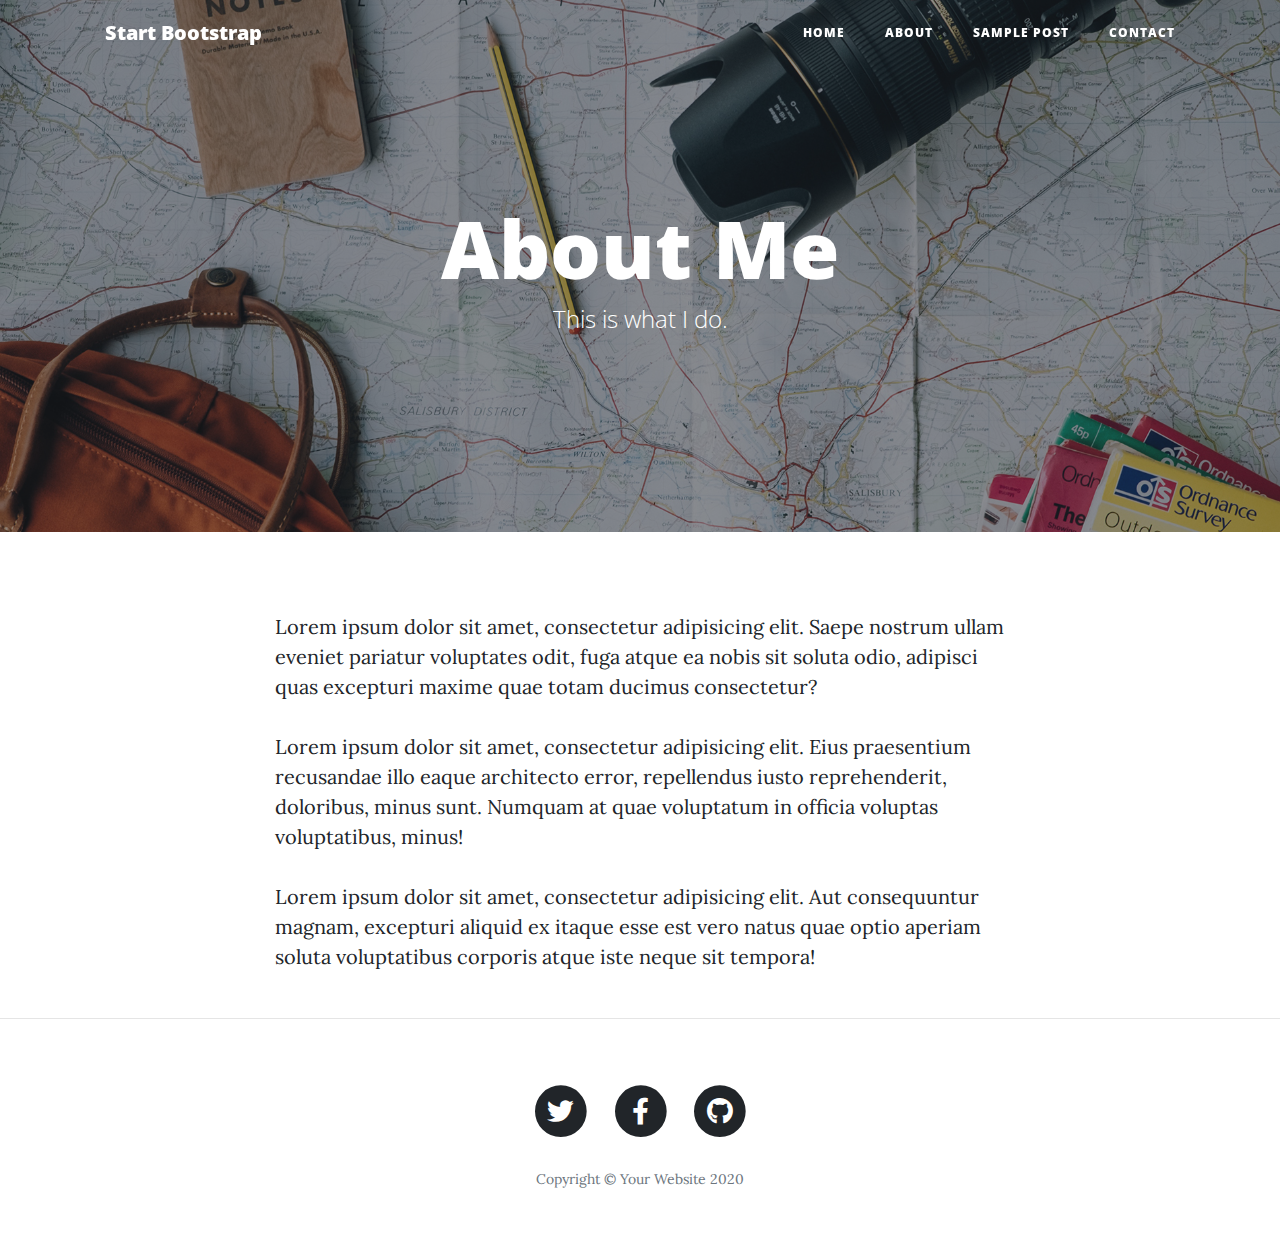
==== about.html @ cafd6b95 "upload file" ====
<!DOCTYPE html>
<html lang="en">

<head>

  <meta charset="utf-8">
  <meta name="viewport" content="width=device-width, initial-scale=1, shrink-to-fit=no">
  <meta name="description" content="">
  <meta name="author" content="">

  <title>Clean Blog - Start Bootstrap Theme</title>

  <!-- Bootstrap core CSS -->
  <link href="vendor/bootstrap/css/bootstrap.min.css" rel="stylesheet">

  <!-- Custom fonts for this template -->
  <link href="vendor/fontawesome-free/css/all.min.css" rel="stylesheet" type="text/css">
  <link href='https://fonts.googleapis.com/css?family=Lora:400,700,400italic,700italic' rel='stylesheet' type='text/css'>
  <link href='https://fonts.googleapis.com/css?family=Open+Sans:300italic,400italic,600italic,700italic,800italic,400,300,600,700,800' rel='stylesheet' type='text/css'>

  <!-- Custom styles for this template -->
  <link href="css/clean-blog.min.css" rel="stylesheet">

</head>

<body>

  <!-- Navigation -->
  <nav class="navbar navbar-expand-lg navbar-light fixed-top" id="mainNav">
    <div class="container">
      <a class="navbar-brand" href="index.html">Start Bootstrap</a>
      <button class="navbar-toggler navbar-toggler-right" type="button" data-toggle="collapse" data-target="#navbarResponsive" aria-controls="navbarResponsive" aria-expanded="false" aria-label="Toggle navigation">
        Menu
        <i class="fas fa-bars"></i>
      </button>
      <div class="collapse navbar-collapse" id="navbarResponsive">
        <ul class="navbar-nav ml-auto">
          <li class="nav-item">
            <a class="nav-link" href="index.html">Home</a>
          </li>
          <li class="nav-item">
            <a class="nav-link" href="about.html">About</a>
          </li>
          <li class="nav-item">
            <a class="nav-link" href="post.html">Sample Post</a>
          </li>
          <li class="nav-item">
            <a class="nav-link" href="contact.html">Contact</a>
          </li>
        </ul>
      </div>
    </div>
  </nav>

  <!-- Page Header -->
  <header class="masthead" style="background-image: url('img/about-bg.jpg')">
    <div class="overlay"></div>
    <div class="container">
      <div class="row">
        <div class="col-lg-8 col-md-10 mx-auto">
          <div class="page-heading">
            <h1>About Me</h1>
            <span class="subheading">This is what I do.</span>
          </div>
        </div>
      </div>
    </div>
  </header>

  <!-- Main Content -->
  <div class="container">
    <div class="row">
      <div class="col-lg-8 col-md-10 mx-auto">
        <p>Lorem ipsum dolor sit amet, consectetur adipisicing elit. Saepe nostrum ullam eveniet pariatur voluptates odit, fuga atque ea nobis sit soluta odio, adipisci quas excepturi maxime quae totam ducimus consectetur?</p>
        <p>Lorem ipsum dolor sit amet, consectetur adipisicing elit. Eius praesentium recusandae illo eaque architecto error, repellendus iusto reprehenderit, doloribus, minus sunt. Numquam at quae voluptatum in officia voluptas voluptatibus, minus!</p>
        <p>Lorem ipsum dolor sit amet, consectetur adipisicing elit. Aut consequuntur magnam, excepturi aliquid ex itaque esse est vero natus quae optio aperiam soluta voluptatibus corporis atque iste neque sit tempora!</p>
      </div>
    </div>
  </div>

  <hr>

  <!-- Footer -->
  <footer>
    <div class="container">
      <div class="row">
        <div class="col-lg-8 col-md-10 mx-auto">
          <ul class="list-inline text-center">
            <li class="list-inline-item">
              <a href="#">
                <span class="fa-stack fa-lg">
                  <i class="fas fa-circle fa-stack-2x"></i>
                  <i class="fab fa-twitter fa-stack-1x fa-inverse"></i>
                </span>
              </a>
            </li>
            <li class="list-inline-item">
              <a href="#">
                <span class="fa-stack fa-lg">
                  <i class="fas fa-circle fa-stack-2x"></i>
                  <i class="fab fa-facebook-f fa-stack-1x fa-inverse"></i>
                </span>
              </a>
            </li>
            <li class="list-inline-item">
              <a href="#">
                <span class="fa-stack fa-lg">
                  <i class="fas fa-circle fa-stack-2x"></i>
                  <i class="fab fa-github fa-stack-1x fa-inverse"></i>
                </span>
              </a>
            </li>
          </ul>
          <p class="copyright text-muted">Copyright &copy; Your Website 2020</p>
        </div>
      </div>
    </div>
  </footer>

  <!-- Bootstrap core JavaScript -->
  <script src="vendor/jquery/jquery.min.js"></script>
  <script src="vendor/bootstrap/js/bootstrap.bundle.min.js"></script>

  <!-- Custom scripts for this template -->
  <script src="js/clean-blog.min.js"></script>

</body>

</html>
---- css/clean-blog.min.css ----
/*!
 * Start Bootstrap - Clean Blog v5.0.10 (https://startbootstrap.com/theme/clean-blog)
 * Copyright 2013-2020 Start Bootstrap
 * Licensed under MIT (https://github.com/StartBootstrap/startbootstrap-clean-blog/blob/master/LICENSE)
 */body{font-size:20px;color:#212529;font-family:Lora,'Times New Roman',serif}p{line-height:1.5;margin:30px 0}p a{text-decoration:underline}h1,h2,h3,h4,h5,h6{font-weight:800;font-family:'Open Sans','Helvetica Neue',Helvetica,Arial,sans-serif}a{color:#212529;transition:all .2s}a:focus,a:hover{color:#0085a1}blockquote{font-style:italic;color:#868e96}.section-heading{font-size:36px;font-weight:700;margin-top:60px}.caption{font-size:14px;font-style:italic;display:block;margin:0;padding:10px;text-align:center;border-bottom-right-radius:5px;border-bottom-left-radius:5px}::-moz-selection{color:#fff;background:#0085a1;text-shadow:none}::selection{color:#fff;background:#0085a1;text-shadow:none}img::-moz-selection{color:#fff;background:0 0}img::selection{color:#fff;background:0 0}img::-moz-selection{color:#fff;background:0 0}#mainNav{position:absolute;border-bottom:1px solid #e9ecef;background-color:#fff;font-family:'Open Sans','Helvetica Neue',Helvetica,Arial,sans-serif}#mainNav .navbar-brand{font-weight:800;color:#343a40}#mainNav .navbar-toggler{font-size:12px;font-weight:800;padding:13px;text-transform:uppercase;color:#343a40}#mainNav .navbar-nav>li.nav-item>a{font-size:12px;font-weight:800;letter-spacing:1px;text-transform:uppercase}@media only screen and (min-width:992px){#mainNav{border-bottom:1px solid transparent;background:0 0}#mainNav .navbar-brand{padding:10px 20px;color:#fff}#mainNav .navbar-brand:focus,#mainNav .navbar-brand:hover{color:rgba(255,255,255,.8)}#mainNav .navbar-nav>li.nav-item>a{padding:10px 20px;color:#fff}#mainNav .navbar-nav>li.nav-item>a:focus,#mainNav .navbar-nav>li.nav-item>a:hover{color:rgba(255,255,255,.8)}}@media only screen and (min-width:992px){#mainNav{transition:background-color .2s;transform:translate3d(0,0,0);-webkit-backface-visibility:hidden;backface-visibility:hidden}#mainNav.is-fixed{position:fixed;top:-67px;transition:transform .2s;border-bottom:1px solid #fff;background-color:rgba(255,255,255,.9)}#mainNav.is-fixed .navbar-brand{color:#212529}#mainNav.is-fixed .navbar-brand:focus,#mainNav.is-fixed .navbar-brand:hover{color:#0085a1}#mainNav.is-fixed .navbar-nav>li.nav-item>a{color:#212529}#mainNav.is-fixed .navbar-nav>li.nav-item>a:focus,#mainNav.is-fixed .navbar-nav>li.nav-item>a:hover{color:#0085a1}#mainNav.is-visible{transform:translate3d(0,100%,0)}}header.masthead{margin-bottom:50px;background:no-repeat center center;background-color:#868e96;background-attachment:scroll;position:relative;background-size:cover}header.masthead .overlay{position:absolute;top:0;left:0;height:100%;width:100%;background-color:#212529;opacity:.5}header.masthead .page-heading,header.masthead .post-heading,header.masthead .site-heading{padding:200px 0 150px;color:#fff}@media only screen and (min-width:768px){header.masthead .page-heading,header.masthead .post-heading,header.masthead .site-heading{padding:200px 0}}header.masthead .page-heading,header.masthead .site-heading{text-align:center}header.masthead .page-heading h1,header.masthead .site-heading h1{font-size:50px;margin-top:0}header.masthead .page-heading .subheading,header.masthead .site-heading .subheading{font-size:24px;font-weight:300;line-height:1.1;display:block;margin:10px 0 0;font-family:'Open Sans','Helvetica Neue',Helvetica,Arial,sans-serif}@media only screen and (min-width:768px){header.masthead .page-heading h1,header.masthead .site-heading h1{font-size:80px}}header.masthead .post-heading h1{font-size:35px}header.masthead .post-heading .meta,header.masthead .post-heading .subheading{line-height:1.1;display:block}header.masthead .post-heading .subheading{font-size:24px;font-weight:600;margin:10px 0 30px;font-family:'Open Sans','Helvetica Neue',Helvetica,Arial,sans-serif}header.masthead .post-heading .meta{font-size:20px;font-weight:300;font-style:italic;font-family:Lora,'Times New Roman',serif}header.masthead .post-heading .meta a{color:#fff}@media only screen and (min-width:768px){header.masthead .post-heading h1{font-size:55px}header.masthead .post-heading .subheading{font-size:30px}}.post-preview>a{color:#212529}.post-preview>a:focus,.post-preview>a:hover{text-decoration:none;color:#0085a1}.post-preview>a>.post-title{font-size:30px;margin-top:30px;margin-bottom:10px}.post-preview>a>.post-subtitle{font-weight:300;margin:0 0 10px}.post-preview>.post-meta{font-size:18px;font-style:italic;margin-top:0;color:#868e96}.post-preview>.post-meta>a{text-decoration:none;color:#212529}.post-preview>.post-meta>a:focus,.post-preview>.post-meta>a:hover{text-decoration:underline;color:#0085a1}@media only screen and (min-width:768px){.post-preview>a>.post-title{font-size:36px}}.floating-label-form-group{font-size:14px;position:relative;margin-bottom:0;padding-bottom:.5em;border-bottom:1px solid #dee2e6}.floating-label-form-group input,.floating-label-form-group textarea{font-size:1.5em;position:relative;z-index:1;padding:0;resize:none;border:none;border-radius:0;background:0 0;box-shadow:none!important;font-family:Lora,'Times New Roman',serif}.floating-label-form-group input::-webkit-input-placeholder,.floating-label-form-group textarea::-webkit-input-placeholder{color:#868e96;font-family:Lora,'Times New Roman',serif}.floating-label-form-group label{font-size:.85em;line-height:1.764705882em;position:relative;z-index:0;top:2em;display:block;margin:0;transition:top .3s ease,opacity .3s ease;opacity:0}.floating-label-form-group .help-block{margin:15px 0}.floating-label-form-group-with-value label{top:0;opacity:1}.floating-label-form-group-with-focus label{color:#0085a1}form .form-group:first-child .floating-label-form-group{border-top:1px solid #dee2e6}footer{padding:50px 0 65px}footer .list-inline{margin:0;padding:0}footer .copyright{font-size:14px;margin-bottom:0;text-align:center}.btn{font-size:14px;font-weight:800;padding:15px 25px;letter-spacing:1px;text-transform:uppercase;border-radius:0;font-family:'Open Sans','Helvetica Neue',Helvetica,Arial,sans-serif}.btn-primary{background-color:#0085a1;border-color:#0085a1}.btn-primary:active,.btn-primary:focus,.btn-primary:hover{color:#fff;background-color:#00657b!important;border-color:#00657b!important}.btn-lg{font-size:16px;padding:25px 35px}
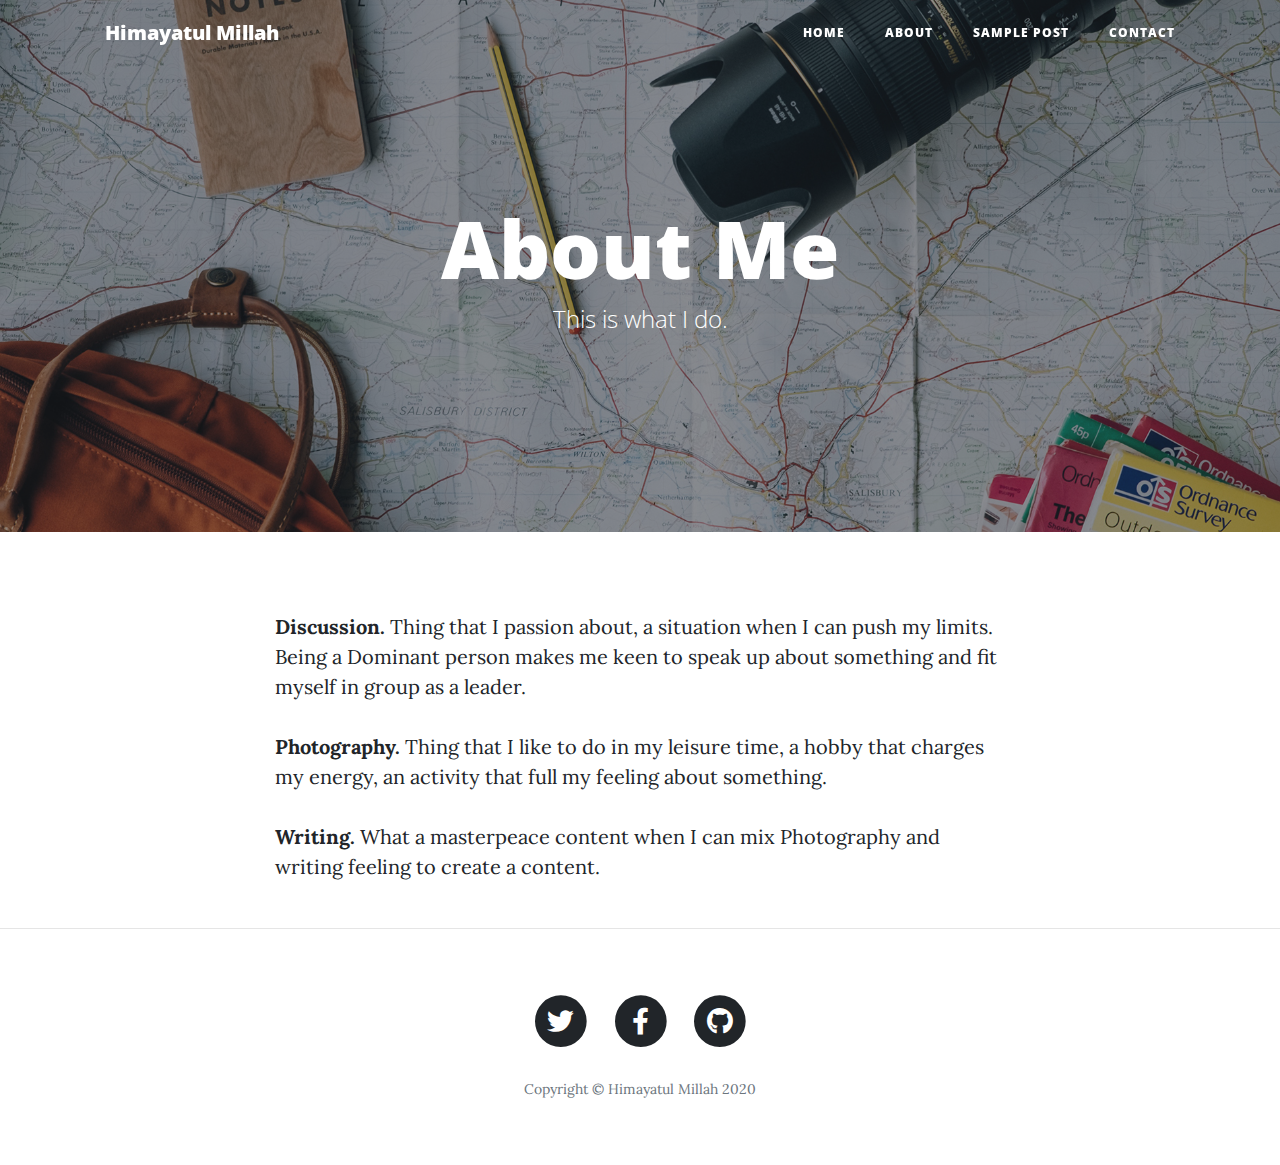
==== commit 7800a289: "update content" ====
--- a/about.html
+++ b/about.html
@@ -8,7 +8,7 @@
   <meta name="description" content="">
   <meta name="author" content="">
 
-  <title>Clean Blog - Start Bootstrap Theme</title>
+  <title>Himayatul Millah</title>
 
   <!-- Bootstrap core CSS -->
   <link href="vendor/bootstrap/css/bootstrap.min.css" rel="stylesheet">
@@ -28,7 +28,7 @@
   <!-- Navigation -->
   <nav class="navbar navbar-expand-lg navbar-light fixed-top" id="mainNav">
     <div class="container">
-      <a class="navbar-brand" href="index.html">Start Bootstrap</a>
+      <a class="navbar-brand" href="index.html">Himayatul Millah</a>
       <button class="navbar-toggler navbar-toggler-right" type="button" data-toggle="collapse" data-target="#navbarResponsive" aria-controls="navbarResponsive" aria-expanded="false" aria-label="Toggle navigation">
         Menu
         <i class="fas fa-bars"></i>
@@ -71,9 +71,9 @@
   <div class="container">
     <div class="row">
       <div class="col-lg-8 col-md-10 mx-auto">
-        <p>Lorem ipsum dolor sit amet, consectetur adipisicing elit. Saepe nostrum ullam eveniet pariatur voluptates odit, fuga atque ea nobis sit soluta odio, adipisci quas excepturi maxime quae totam ducimus consectetur?</p>
-        <p>Lorem ipsum dolor sit amet, consectetur adipisicing elit. Eius praesentium recusandae illo eaque architecto error, repellendus iusto reprehenderit, doloribus, minus sunt. Numquam at quae voluptatum in officia voluptas voluptatibus, minus!</p>
-        <p>Lorem ipsum dolor sit amet, consectetur adipisicing elit. Aut consequuntur magnam, excepturi aliquid ex itaque esse est vero natus quae optio aperiam soluta voluptatibus corporis atque iste neque sit tempora!</p>
+        <p><b>Discussion.</b> Thing that I passion about, a situation when I can push my limits. Being a Dominant person makes me keen to speak up about something and fit myself in group as a leader.</p>
+        <p><b>Photography.</b> Thing that I like to do in my leisure time, a hobby that charges my energy, an activity that full my feeling about something.</p>
+        <p><b>Writing.</b> What a masterpeace content when I can mix Photography and writing feeling to create a content.</p>
       </div>
     </div>
   </div>
@@ -87,7 +87,7 @@
         <div class="col-lg-8 col-md-10 mx-auto">
           <ul class="list-inline text-center">
             <li class="list-inline-item">
-              <a href="#">
+              <a href="https://twitter.com/himayatulm_">
                 <span class="fa-stack fa-lg">
                   <i class="fas fa-circle fa-stack-2x"></i>
                   <i class="fab fa-twitter fa-stack-1x fa-inverse"></i>
@@ -95,7 +95,7 @@
               </a>
             </li>
             <li class="list-inline-item">
-              <a href="#">
+              <a href="https://facebook.com/himayatul.millah.15">
                 <span class="fa-stack fa-lg">
                   <i class="fas fa-circle fa-stack-2x"></i>
                   <i class="fab fa-facebook-f fa-stack-1x fa-inverse"></i>
@@ -103,7 +103,7 @@
               </a>
             </li>
             <li class="list-inline-item">
-              <a href="#">
+              <a href="https://github.com/himayatulmillah">
                 <span class="fa-stack fa-lg">
                   <i class="fas fa-circle fa-stack-2x"></i>
                   <i class="fab fa-github fa-stack-1x fa-inverse"></i>
@@ -111,7 +111,7 @@
               </a>
             </li>
           </ul>
-          <p class="copyright text-muted">Copyright &copy; Your Website 2020</p>
+          <p class="copyright text-muted">Copyright &copy; Himayatul Millah 2020</p>
         </div>
       </div>
     </div>
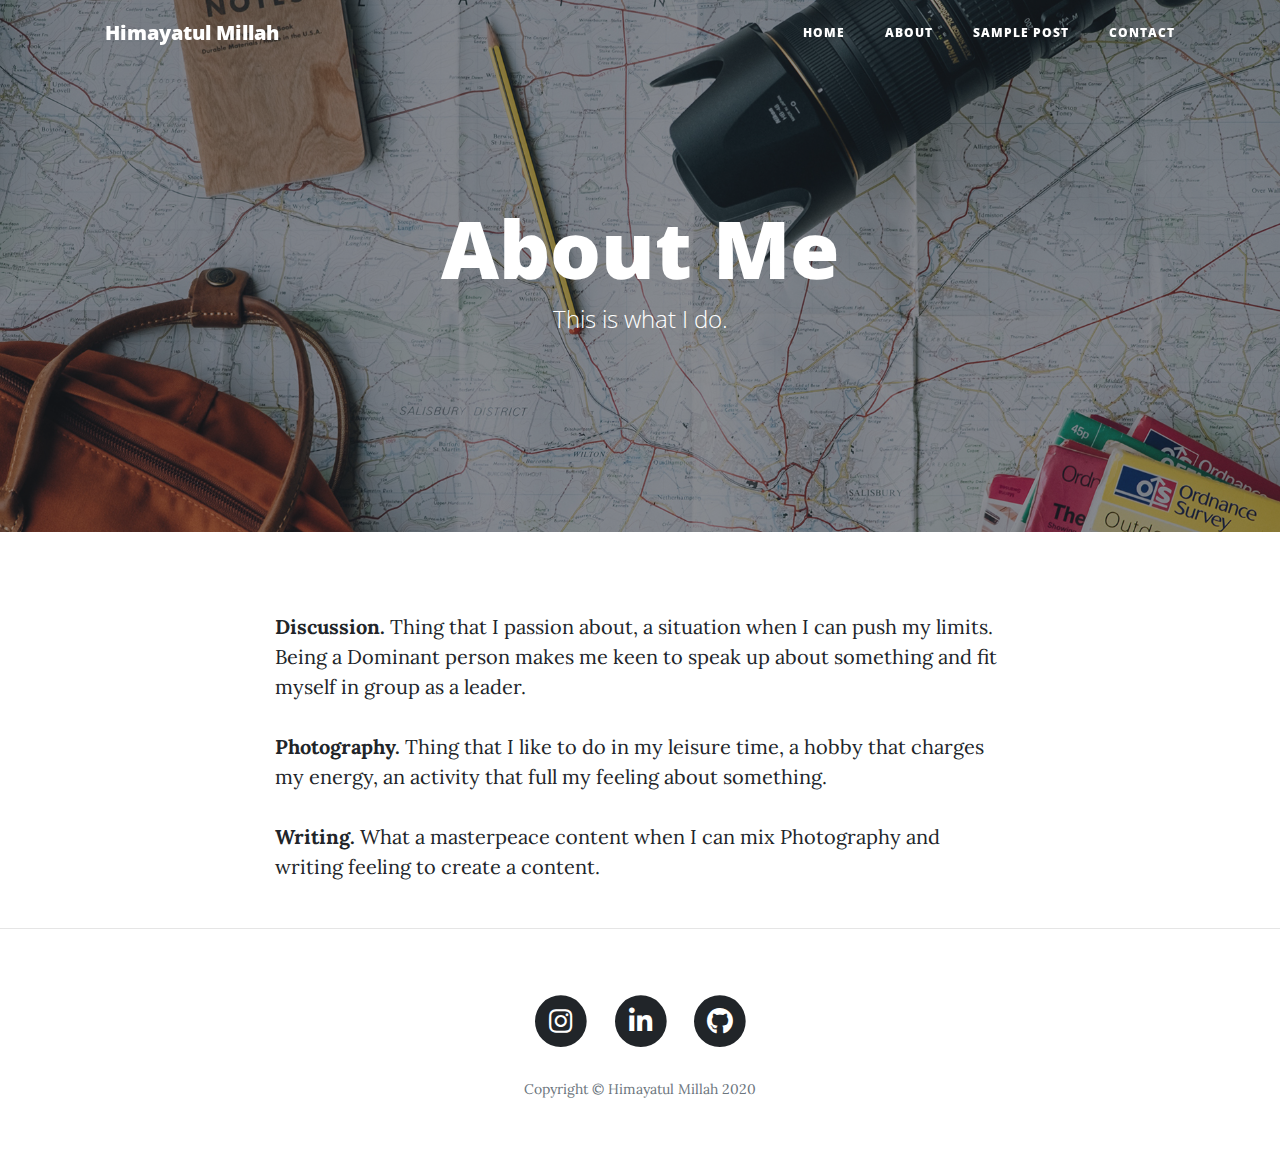
==== commit 48b38fa3: "update social media link" ====
--- a/about.html
+++ b/about.html
@@ -87,18 +87,18 @@
         <div class="col-lg-8 col-md-10 mx-auto">
           <ul class="list-inline text-center">
             <li class="list-inline-item">
-              <a href="https://twitter.com/himayatulm_">
+              <a href="https://www.instagram.com/himayatulmillah/">
                 <span class="fa-stack fa-lg">
                   <i class="fas fa-circle fa-stack-2x"></i>
-                  <i class="fab fa-twitter fa-stack-1x fa-inverse"></i>
+                  <i class="fab fa-instagram fa-stack-1x fa-inverse"></i>
                 </span>
               </a>
             </li>
             <li class="list-inline-item">
-              <a href="https://facebook.com/himayatul.millah.15">
+              <a href="https://www.linkedin.com/in/himayatul-millah">
                 <span class="fa-stack fa-lg">
                   <i class="fas fa-circle fa-stack-2x"></i>
-                  <i class="fab fa-facebook-f fa-stack-1x fa-inverse"></i>
+                  <i class="fab fa-linkedin-in fa-stack-1x fa-inverse"></i>
                 </span>
               </a>
             </li>
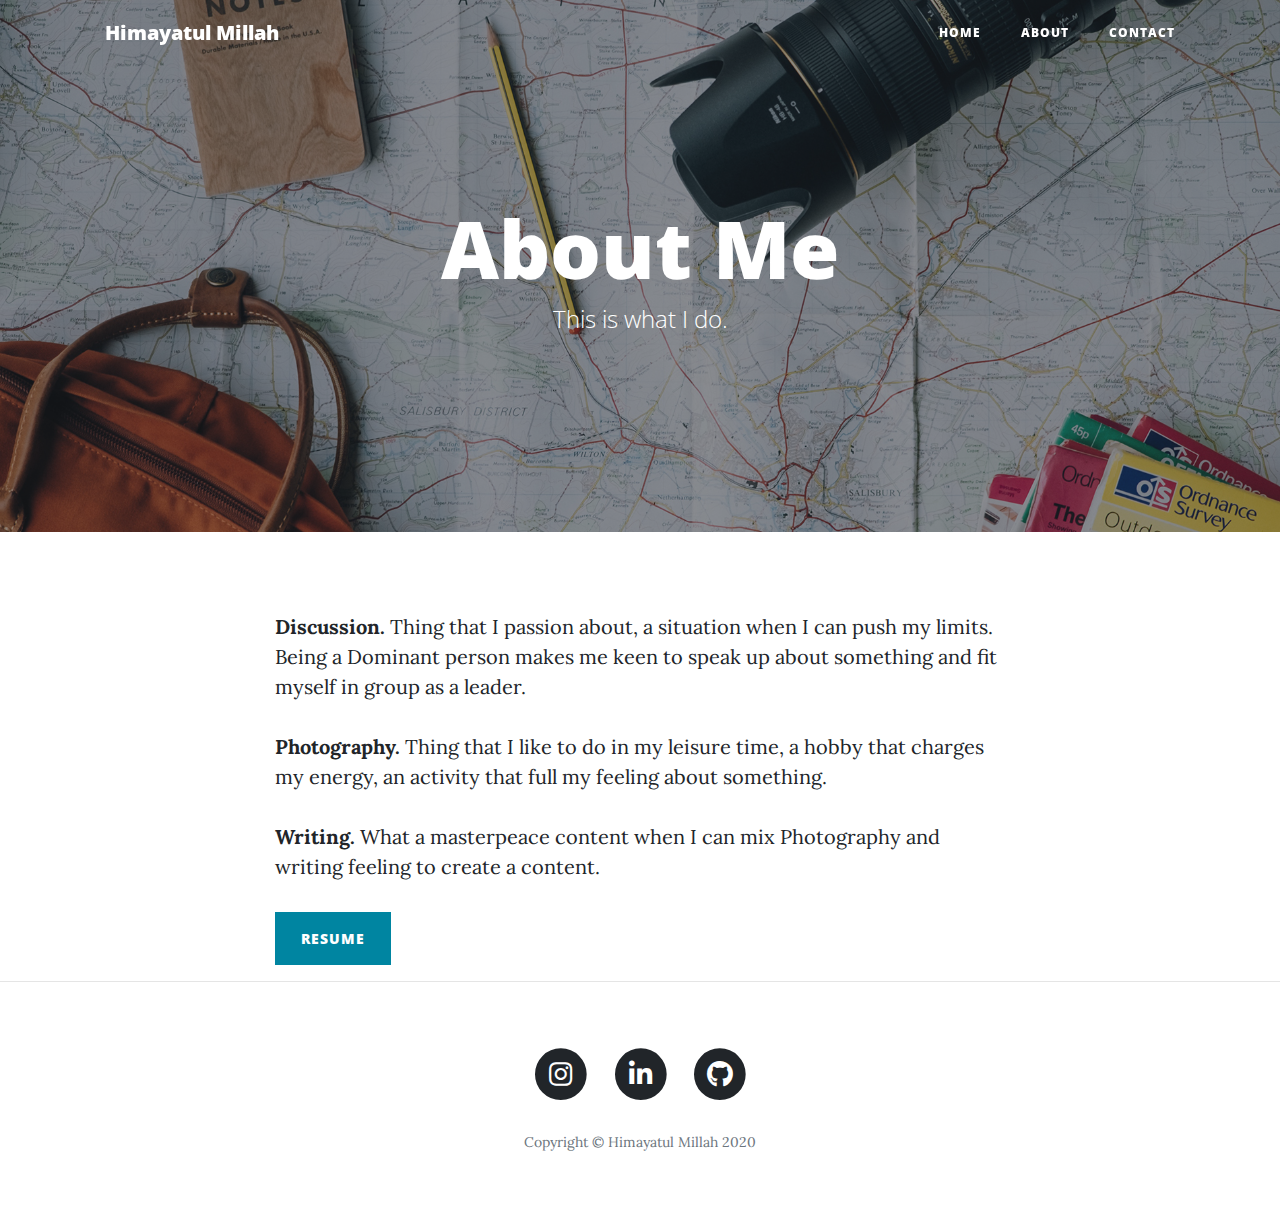
==== commit 37d275d9: "fix mailto and navbar" ====
--- a/about.html
+++ b/about.html
@@ -9,6 +9,7 @@
   <meta name="author" content="">
 
   <title>Himayatul Millah</title>
+  <link rel="shortcut icon" href="img/icon.ico">
 
   <!-- Bootstrap core CSS -->
   <link href="vendor/bootstrap/css/bootstrap.min.css" rel="stylesheet">
@@ -42,10 +43,7 @@
             <a class="nav-link" href="about.html">About</a>
           </li>
           <li class="nav-item">
-            <a class="nav-link" href="post.html">Sample Post</a>
-          </li>
-          <li class="nav-item">
-            <a class="nav-link" href="contact.html">Contact</a>
+            <a class="nav-link" href="mailto:hmillah211@gmail.com">Contact</a>
           </li>
         </ul>
       </div>
@@ -74,6 +72,7 @@
         <p><b>Discussion.</b> Thing that I passion about, a situation when I can push my limits. Being a Dominant person makes me keen to speak up about something and fit myself in group as a leader.</p>
         <p><b>Photography.</b> Thing that I like to do in my leisure time, a hobby that charges my energy, an activity that full my feeling about something.</p>
         <p><b>Writing.</b> What a masterpeace content when I can mix Photography and writing feeling to create a content.</p>
+        <a class="btn btn-primary float-left" href="https://drive.google.com/file/d/1cjIdbin4xTrKExusRsagTIS_x9zmmxAX/view?usp=sharing">Resume</a>
       </div>
     </div>
   </div>
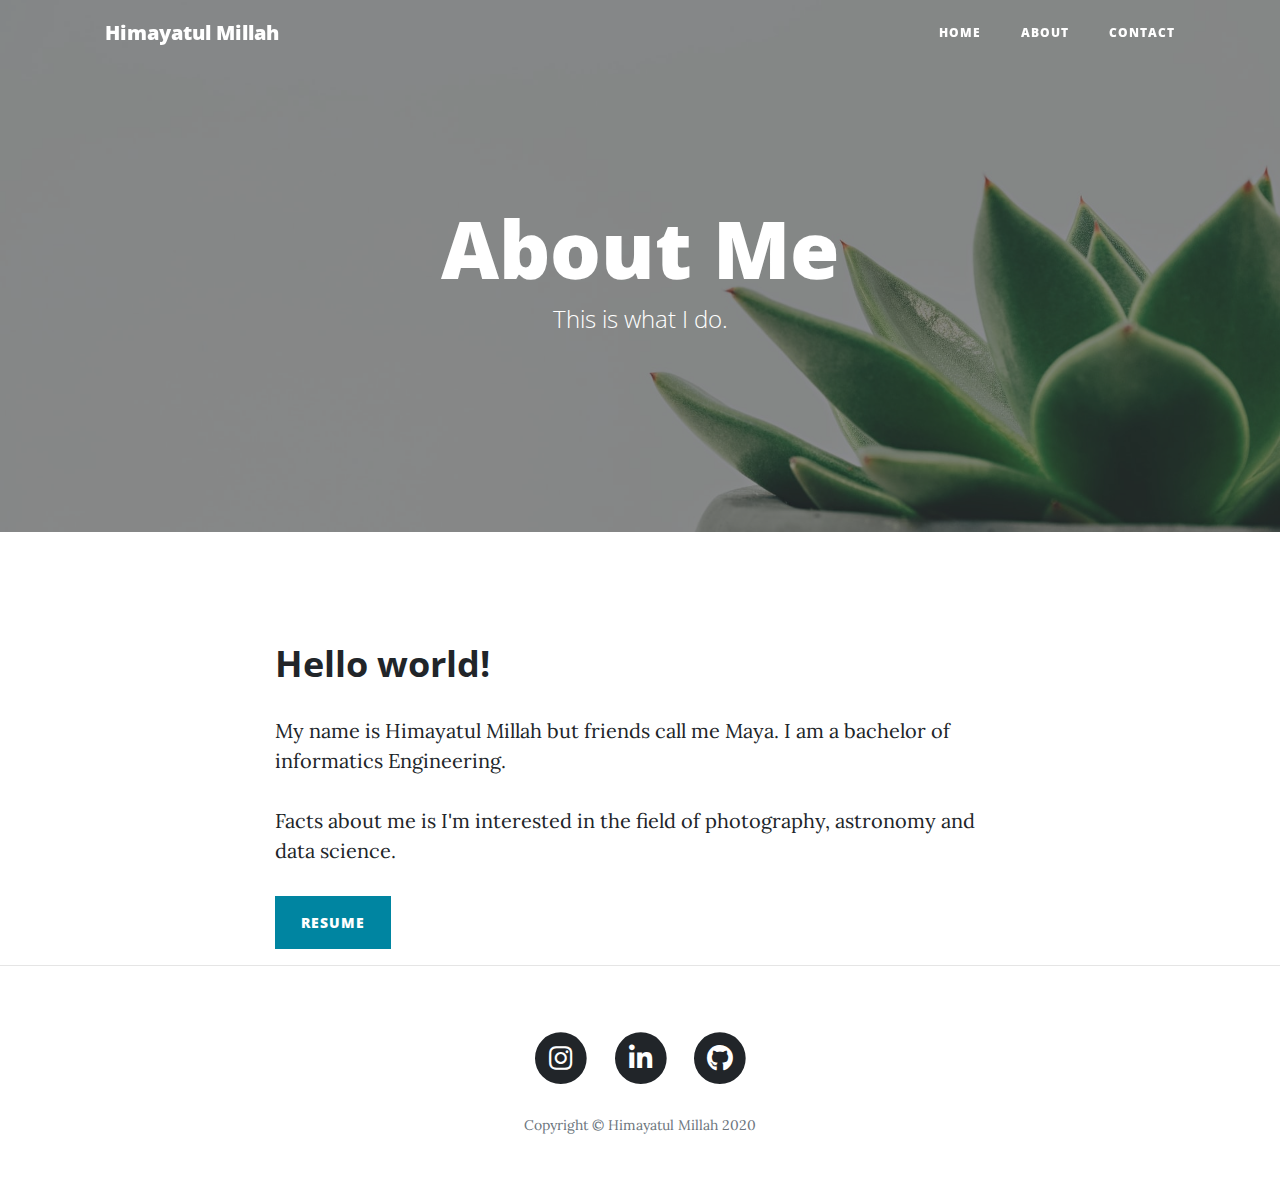
==== commit 700af419: "edit description" ====
--- a/about.html
+++ b/about.html
@@ -69,9 +69,9 @@
   <div class="container">
     <div class="row">
       <div class="col-lg-8 col-md-10 mx-auto">
-        <p><b>Discussion.</b> Thing that I passion about, a situation when I can push my limits. Being a Dominant person makes me keen to speak up about something and fit myself in group as a leader.</p>
-        <p><b>Photography.</b> Thing that I like to do in my leisure time, a hobby that charges my energy, an activity that full my feeling about something.</p>
-        <p><b>Writing.</b> What a masterpeace content when I can mix Photography and writing feeling to create a content.</p>
+        <h2 class="section-heading">Hello world!</h2>
+        <p>My name is Himayatul Millah but friends call me Maya. I am a bachelor of informatics Engineering.</p>
+        <p>Facts about me is I'm interested in the field of photography, astronomy and data science.</p>
         <a class="btn btn-primary float-left" href="https://drive.google.com/file/d/1cjIdbin4xTrKExusRsagTIS_x9zmmxAX/view?usp=sharing">Resume</a>
       </div>
     </div>
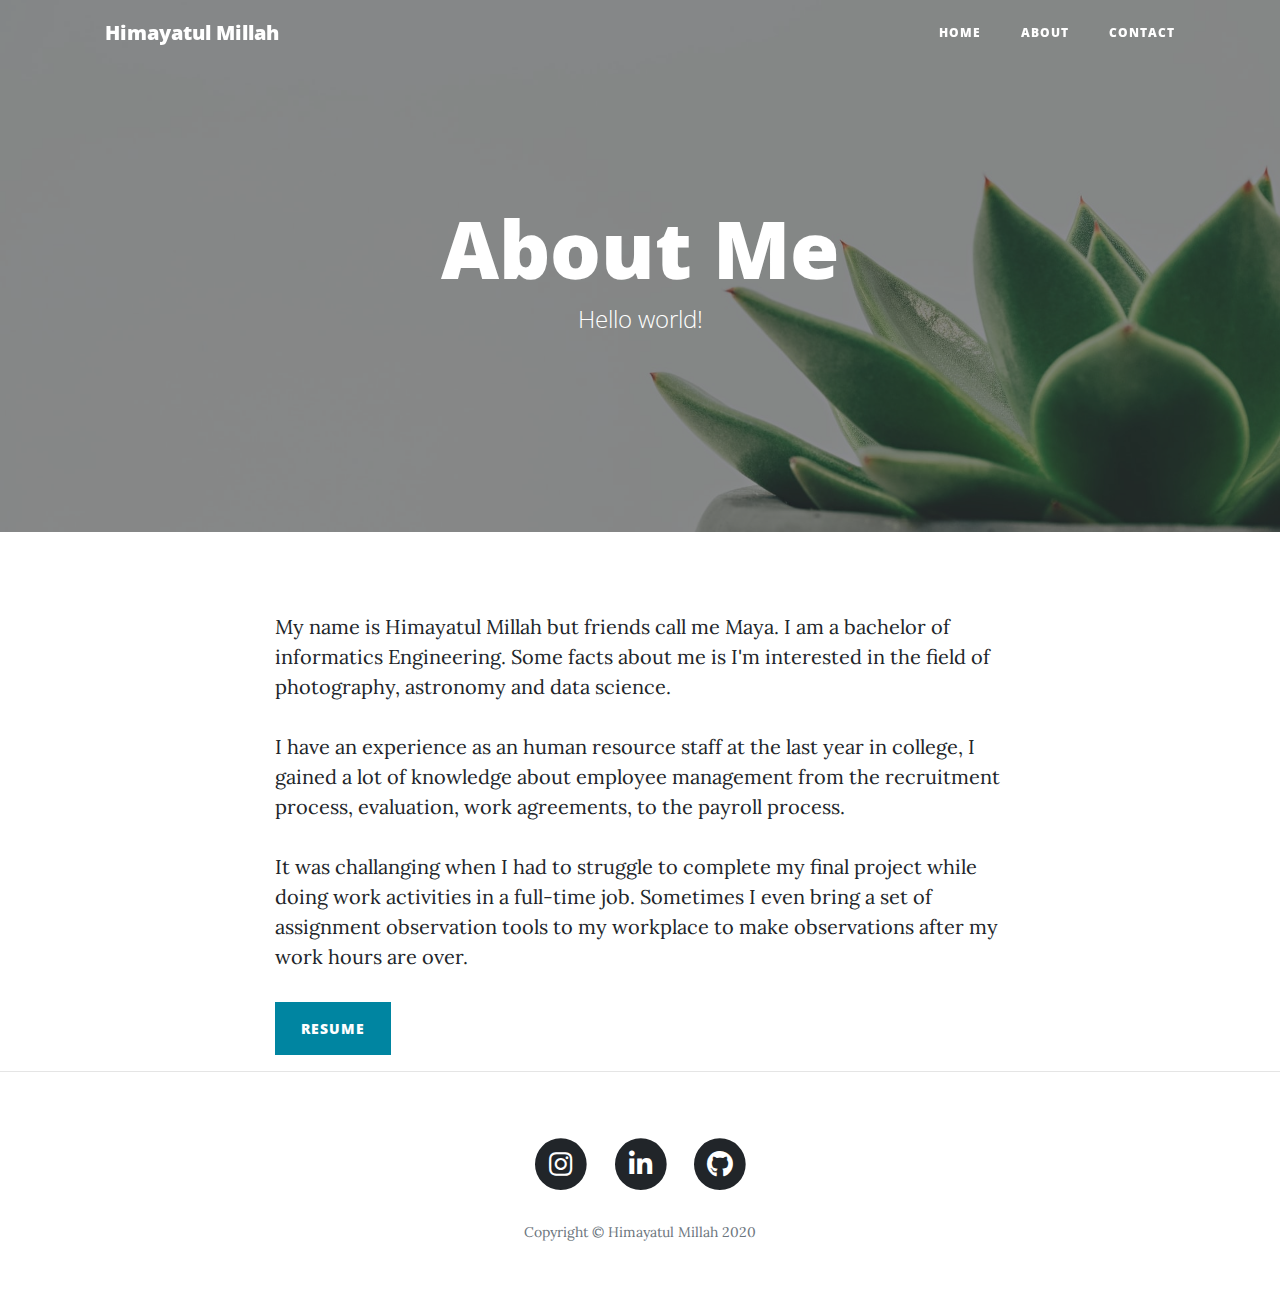
==== commit bce172c3: "add some descriptions" ====
--- a/about.html
+++ b/about.html
@@ -58,7 +58,7 @@
         <div class="col-lg-8 col-md-10 mx-auto">
           <div class="page-heading">
             <h1>About Me</h1>
-            <span class="subheading">This is what I do.</span>
+            <span class="subheading">Hello world!</span>
           </div>
         </div>
       </div>
@@ -69,9 +69,9 @@
   <div class="container">
     <div class="row">
       <div class="col-lg-8 col-md-10 mx-auto">
-        <h2 class="section-heading">Hello world!</h2>
-        <p>My name is Himayatul Millah but friends call me Maya. I am a bachelor of informatics Engineering.</p>
-        <p>Facts about me is I'm interested in the field of photography, astronomy and data science.</p>
+        <p>My name is Himayatul Millah but friends call me Maya. I am a bachelor of informatics Engineering. Some facts about me is I'm interested in the field of photography, astronomy and data science.</p>
+        <p>I have an experience as an human resource staff at the last year in college, I gained a lot of knowledge about employee management from the recruitment process, evaluation, work agreements, to the payroll process.</p>
+        <p>It was challanging when I had to struggle to complete my final project while doing work activities in a full-time job. Sometimes I even bring a set of assignment observation tools to my workplace to make observations after my work hours are over.</p>
         <a class="btn btn-primary float-left" href="https://drive.google.com/file/d/1cjIdbin4xTrKExusRsagTIS_x9zmmxAX/view?usp=sharing">Resume</a>
       </div>
     </div>
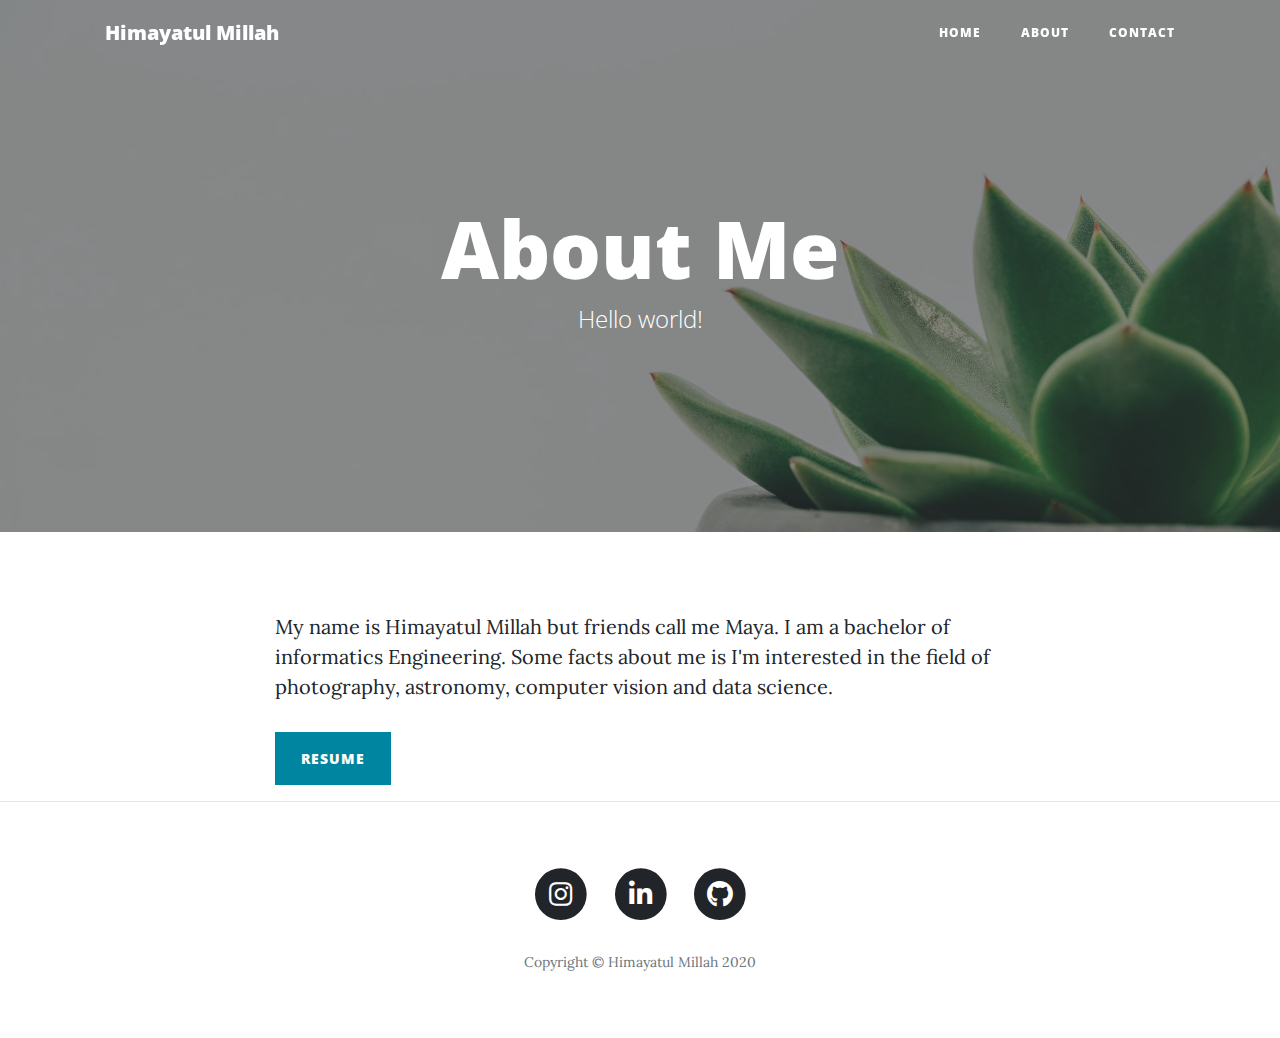
==== commit 77b63cd0: "edit description" ====
--- a/about.html
+++ b/about.html
@@ -69,9 +69,7 @@
   <div class="container">
     <div class="row">
       <div class="col-lg-8 col-md-10 mx-auto">
-        <p>My name is Himayatul Millah but friends call me Maya. I am a bachelor of informatics Engineering. Some facts about me is I'm interested in the field of photography, astronomy and data science.</p>
-        <p>I have an experience as an human resource staff at the last year in college, I gained a lot of knowledge about employee management from the recruitment process, evaluation, work agreements, to the payroll process.</p>
-        <p>It was challanging when I had to struggle to complete my final project while doing work activities in a full-time job. Sometimes I even bring a set of assignment observation tools to my workplace to make observations after my work hours are over.</p>
+        <p>My name is Himayatul Millah but friends call me Maya. I am a bachelor of informatics Engineering. Some facts about me is I'm interested in the field of photography, astronomy, computer vision and data science.</p>
         <a class="btn btn-primary float-left" href="https://drive.google.com/file/d/1cjIdbin4xTrKExusRsagTIS_x9zmmxAX/view?usp=sharing">Resume</a>
       </div>
     </div>
